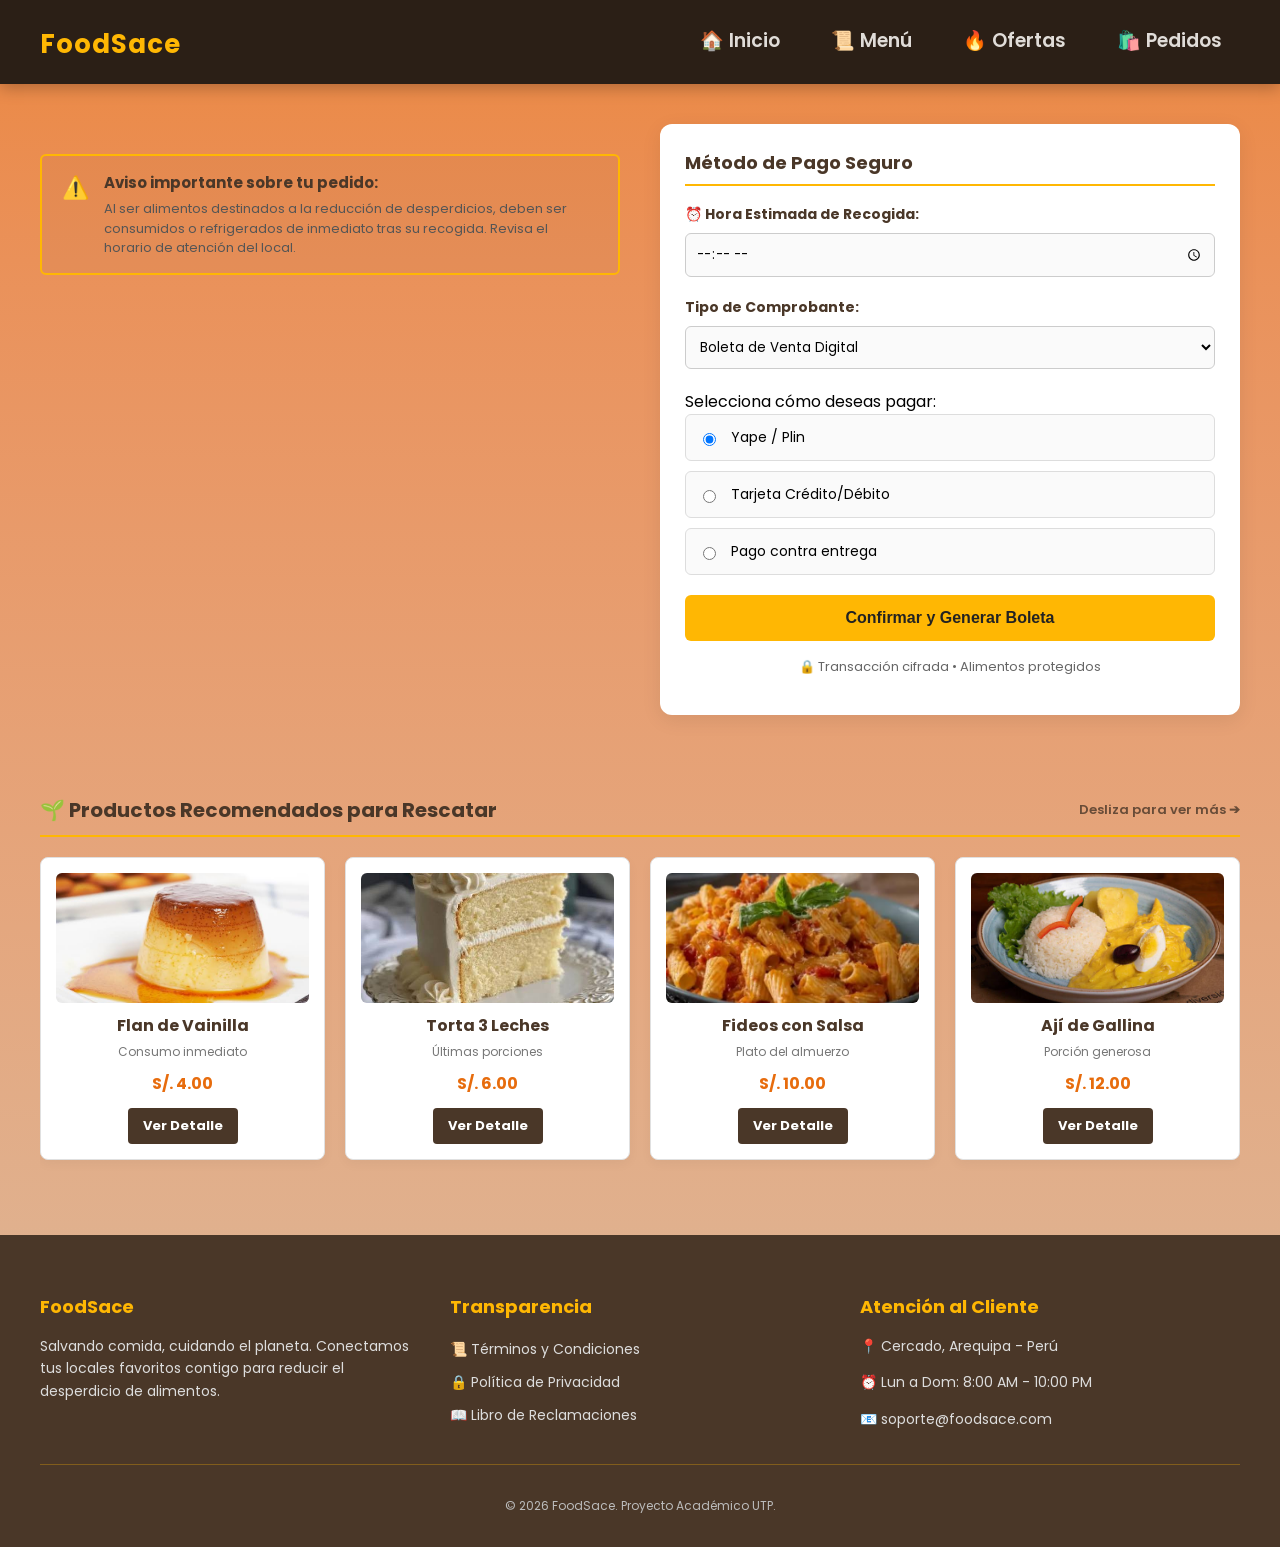
==== form_pedido.html @ b8c2640f "Add files via upload" ====
<html>
    <head>
        <meta charset="UTF-8">
        <title>Realizar pedido - FoodSace </title>
        <link rel="stylesheet" href="css/diseño_form.css">
        <link rel="stylesheet" href="css/diseñoMenu.css">
        <link href="https://fonts.googleapis.com/css2?family=Poppins:wght@400;600;700&display=swap" rel="stylesheet">
    </head>
    <body>

    <header>
        <h1>FoodSace</h1>
        <nav>
            <a href="index.html">🏠 Inicio</a>
            <a href="menu.html">📜 Menú</a>
            <a href="ofertas_especiales.html">🔥 Ofertas</a>
            <a href="pedidos.html">🛍️ Pedidos</a>
        </nav>
    </header>

    <main class="contenedor-pedido">

        <section class="vista-producto">
            <div class="contenedor-dinamico-imagen">

                <div class="tarjeta-producto-animada" id="fideos">
                    <img src="img/images (1).jpg" alt="Fideos">
                    <div class="info-plato-target">
                        <h2>Fideos</h2>
                        <p class="descripcion">queso rallado fideo x y toques de salsa de tomate</p>
                        <div class="precio-badge">S/. 10.00</div>
                    </div>
                </div>

                <div class="tarjeta-producto-animada" id="aji">
                    <img src="img/images (2).jpg" alt="Ají de gallina">
                    <div class="info-plato-target">
                        <h2>Ají de gallina</h2>
                        <p class="descripcion">delicada textura con sabor a ají amarillo y especias</p>
                        <div class="precio-badge">S/. 12.00</div>
                    </div>
                </div>

                <div class="tarjeta-producto-animada" id="pizza">
                    <img src="img/images (3).jpg" alt="Pizza americana">
                    <div class="info-plato-target">
                        <h2>Pizza americana</h2>
                        <p class="descripcion">masa crujiente conjunto con pepperoni queso y salsa de tomate</p>
                        <div class="precio-badge">S/. 14.00</div>
                    </div>
                </div>

                <div class="tarjeta-producto-animada" id="flan">
                    <img src="img/images (4).jpg" alt="Flan">
                    <div class="info-plato-target">
                        <h2>Flan</h2>
                        <p class="descripcion">textura suave con dejos de vainilla</p>
                        <div class="precio-badge">S/. 4.00</div>
                    </div>
                </div>

                <div class="tarjeta-producto-animada" id="torta">
                    <img src="img/images.jpg" alt="Torta 3 leches">
                    <div class="info-plato-target">
                        <h2>Torta 3 leches</h2>
                        <p class="descripcion">torta húmeda por distintos tipos de leche dulce y esponjoso</p>
                        <div class="precio-badge">S/. 6.00</div>
                    </div>
                </div>

                <div class="tarjeta-producto-animada" id="torta2">
                    <img src="img/images (5).jpg" alt="Pastel de chocolate">
                    <div class="info-plato-target">
                        <h2>Pastel de Chocolate</h2>
                        <p class="descripcion">Esponjosa textura y dulce sabor a chocolate</p>
                        <div class="precio-badge">S/. 6.00</div>
                    </div>
                </div>

                <div class="tarjeta-producto-animada" id="ceviche">
                    <img src="img/ceviche-peruano-drago-bozovich-noriega.jpg" alt="Ceviche">
                    <div class="info-plato-target">
                        <h2>Ceviche</h2>
                        <p class="descripcion">Pescado finamente cutado y con un gusto acido y picante</p>
                        <div class="precio-badge">S/. 14.00</div>
                    </div>
                </div>

                <div class="tarjeta-producto-animada" id="ChicharronPescado">
                    <img src="img/Chicharrón_de_pescado.jpg" alt="Chicharron de Pescado">
                    <div class="info-plato-target">
                        <h2>Chicharron de Pescado</h2>
                        <p class="descripcion">sabor a mar y crujiente al gusto con acompañamientos para el plato</p>
                        <div class="precio-badge">S/. 15.00</div>
                    </div>
                </div>

                <div class="tarjeta-producto-animada" id="ChupeCamarones">
                    <img src="img/chupedecamarones-e1642409480213.jpg" alt="Chupe de Camarones">
                    <div class="info-plato-target">
                        <h2>Chupe de Camarones</h2>
                        <p class="descripcion">Sabor especial al mar directo con un buen ejemplar de camaron</p>
                        <div class="precio-badge">S/. 15.00</div>
                    </div>
                </div>

                <div class="tarjeta-producto-animada" id="Hidromiel">
                    <img src="img/hidromiel.jpg" alt="Hidromiel">
                    <div class="info-plato-target">
                        <h2>Hidromiel Artesanal</h2>
                        <p class="descripcion">Bebida alcohólica ancestral a base de miel de abeja.</p>
                        <div class="precio-badge">S/. 14.00</div>
                    </div>
                </div>

                <div class="tarjeta-producto-animada" id="JugoFrutas">
                    <img src="img/jugos.jpg" alt="Jugo de Frutas">
                    <div class="info-plato-target">
                        <h2>Jugo de Frutas Natural</h2>
                        <p class="descripcion">Prensado en frío, 100% fruta pura sin preservantes.</p>
                        <div class="precio-badge">S/. 8.00</div>
                    </div>
                </div>

                <div class="tarjeta-producto-animada" id="ChichaMorada">
                    <img src="img/chicha morada.jpg" alt="Chicha Morada">
                    <div class="info-plato-target">
                        <h2>Chicha Morada de la Casa</h2>
                        <p class="descripcion">Preparada de forma tradicional con maíz morado.</p>
                        <div class="precio-badge">S/. 6.00</div>
                    </div>
                </div>

            </div>

            <div class="aviso-importante-box">
                <div class="aviso-icono">⚠️</div>
                <div class="aviso-texto">
                    <strong>Aviso importante sobre tu pedido:</strong>
                    <p>Al ser alimentos destinados a la reducción de desperdicios, deben ser consumidos o refrigerados de inmediato tras su recogida. Revisa el horario de atención del local.</p>
                </div>
            </div>
        </section>

        <section class="seccion-formulario">
            <div class="tarjeta-pago-lateral">
                <h3>Método de Pago Seguro</h3>
                
                <form action="pedidos.html" class="formulario-boleta">
                    <div class="grupo-campo">
                        <label for="time-recogida">⏰ Hora Estimada de Recogida:</label>
                        <input type="time" id="time-recogida" required class="input-tiempo-custom">
                    </div>

                    <div class="grupo-campo">
                        <label for="sel-comprobante">Tipo de Comprobante:</label>
                        <select id="sel-comprobante">
                            <option value="boleta">Boleta de Venta Digital</option>
                            <option value="factura">Factura (con RUC)</option>
                        </select>
                    </div>

                    <div class="metodos-pago-caja">
                        <label>Selecciona cómo deseas pagar:</label>
                        <div class="opciones-pago-flex">
                            <label class="opcion-pago">
                                <input type="radio" name="pago" value="yape" checked>
                                <span>Yape / Plin</span>
                            </label>
                            <label class="opcion-pago">
                                <input type="radio" name="pago" value="tarjeta">
                                <span>Tarjeta Crédito/Débito</span>
                            </label>
                            <label class="opcion-pago">
                                <input type="radio" name="pago" value="efectivo">
                                <span>Pago contra entrega</span>
                            </label>
                        </div>
                    </div>

                    <button type="submit" class="btn-comprar">Confirmar y Generar Boleta</button>
                </form>

                <div class="pie-garantia">
                    <p>🔒 Transacción cifrada • Alimentos protegidos</p>
                </div>
            </div>
        </section>
    </main>

    <section class="seccion-recomendados">
        <div class="encabezado-recomendados">
            <h3>🌱 Productos Recomendados para Rescatar</h3>
            <div class="indicador-deslizar">
                <span>Desliza para ver más ➔</span>
            </div>
        </div>

        <div class="carrusel-recomendados">
            <div class="item-recomendado">
                <img src="img/images (4).jpg" alt="Flan">
                <h4>Flan de Vainilla</h4>
                <p>Consumo inmediato</p>
                <span class="item-rec-precio">S/. 4.00</span>
                <a href="#flan" class="btn-rescatar">Ver Detalle</a>
            </div>

            <div class="item-recomendado">
                <img src="img/images.jpg" alt="Torta 3 leches">
                <h4>Torta 3 Leches</h4>
                <p>Últimas porciones</p>
                <span class="item-rec-precio">S/. 6.00</span>
                <a href="#torta" class="btn-rescatar">Ver Detalle</a>
            </div>

            <div class="item-recomendado">
                <img src="img/images (1).jpg" alt="Fideos">
                <h4>Fideos con Salsa</h4>
                <p>Plato del almuerzo</p>
                <span class="item-rec-precio">S/. 10.00</span>
                <a href="#fideos" class="btn-rescatar">Ver Detalle</a>
            </div>

            <div class="item-recomendado">
                <img src="img/images (2).jpg" alt="Ají">
                <h4>Ají de Gallina</h4>
                <p>Porción generosa</p>
                <span class="item-rec-precio">S/. 12.00</span>
                <a href="#aji" class="btn-rescatar">Ver Detalle</a>
            </div>
        </div>
    </section>

    <footer class="footer-sitio">
        <div class="contenedor-footer">
            
            <div class="columna-footer">
                <h3>FoodSace</h3>
                <p>Salvando comida, cuidando el planeta. Conectamos tus locales favoritos contigo para reducir el desperdicio de alimentos.</p>
            </div>
            
            <div class="columna-footer">
                <h3>Transparencia</h3>
                <ul>
                    <li><a href="terminos.html">📜 Términos y Condiciones</a></li>
                    <li><a href="privacidad.html">🔒 Política de Privacidad</a></li>
                    <li><a href="libro_reclamaciones.html">📖 Libro de Reclamaciones</a></li>
                </ul>
            </div>
            
            <div class="columna-footer">
                <h3>Atención al Cliente</h3>
                <p>📍 Cercado, Arequipa - Perú</p>
                <p>⏰ Lun a Dom: 8:00 AM - 10:00 PM</p>
                <p>📧 soporte@foodsace.com</p>
            </div>

        </div>
        <div class="barra-derechos">
            <p>&copy; 2026 FoodSace. Proyecto Académico UTP.</p>
        </div>
    </footer>
</html>
---- css/diseño_form.css ----
.contenedor-pedido {
    display: grid; 
    grid-template-columns: 1fr 1fr; 
    gap: 40px;
    padding: 40px;
    max-width: 1200px;
    margin: 0 auto;
}

.tarjeta-producto-animada {
    display: none; 
    width: 100%;
    overflow: hidden;
    border-radius: 12px;
    box-shadow: 0 8px 20px rgba(0, 0, 0, 0.15);
}

.tarjeta-producto-animada img {
    width: 100%;
    height: 350px;
    object-fit: cover;
    display: block;
}

.tarjeta-producto-animada:target {
    display: block;
    animation: deslizarYEncoger 1.2s cubic-bezier(0.25, 1, 0.5, 1) forwards;
}

.info-plato-target {
    padding: 20px 0;
}

.info-plato-target h2 {
    color: #4A3728;
    margin: 0 0 10px 0;
    font-size: 26px;
}

.info-plato-target .descripcion {
    color: #555;
    font-size: 15px;
    line-height: 1.6;
    margin-bottom: 15px;
}

.precio-badge {
    display: inline-block;
    background-color: #4A3728;
    color: white;
    font-weight: bold;
    font-size: 22px;
    padding: 8px 20px;
    border-radius: 6px;
}

.aviso-importante-box {
    margin-top: 30px;
    border: 2px solid #FFB703;
    background-color: rgba(74, 55, 40, 0.04);
    padding: 15px 20px;
    border-radius: 6px;
    display: flex;
    gap: 15px;
}

.aviso-icono {
    font-size: 22px;
}

.aviso-texto strong {
    color: #4A3728;
    font-size: 15px;
    display: block;
    margin-bottom: 5px;
}

.aviso-texto p {
    margin: 0;
    font-size: 13px;
    color: #555;
    line-height: 1.5;
}

.tarjeta-pago-lateral {
    background: #FFF;
    padding: 25px;
    border-radius: 12px;
    box-shadow: 0 5px 20px rgba(0,0,0,0.08);
}

.tarjeta-pago-lateral h3 {
    margin-top: 0;
    color: #4A3728;
    border-bottom: 2px solid #FFB703;
    padding-bottom: 8px;
    font-size: 18px;
}

.formulario-boleta {
    display: flex;
    flex-direction: column;
    gap: 20px;
    margin-top: 15px;
}

.grupo-campo {
    display: flex;
    flex-direction: column;
    gap: 8px;
}

.grupo-campo label {
    font-weight: bold;
    color: #4A3728;
    font-size: 14px;
}

.grupo-campo select, .input-tiempo-custom {
    padding: 10px;
    border: 1px solid #CCC;
    border-radius: 6px;
    background: #FAFAFA;
    font-family: inherit;
}

.opciones-pago-flex {
    display: flex;
    flex-direction: column;
    gap: 10px;
}

.opcion-pago {
    display: flex;
    align-items: center;
    gap: 12px;
    padding: 12px;
    border: 1px solid #DDD;
    border-radius: 6px;
    cursor: pointer;
    background: #FAFAFA;
    font-size: 14px;
    transition: all 0.2s;
}

.opcion-pago:hover {
    border-color: #4A3728;
    background: #FFF;
}

.btn-comprar {
    background-color: #FFB703; 
    color: #222;
    border: none;
    padding: 14px;
    font-size: 16px;
    font-weight: bold;
    border-radius: 6px;
    cursor: pointer;
    transition: background 0.2s;
}

.btn-comprar:hover {
    background-color: #E76C0D;
    color: white;
}

.pie-garantia {
    margin-top: 15px;
    text-align: center;
    font-size: 13px;
    color: #666;
}

.seccion-recomendados {
    max-width: 1200px;
    margin: 40px auto;
    padding: 0 40px;
    font-family: 'Poppins', sans-serif;
}

.encabezado-recomendados {
    display: flex;
    justify-content: space-between;
    align-items: center;
    border-bottom: 2px solid #FFB703;
    padding-bottom: 10px;
    margin-bottom: 20px;
}

.encabezado-recomendados h3 {
    color: #4A3728;
    margin: 0;
    font-size: 20px;
}

.indicador-deslizar span {
    font-size: 13px;
    color: #4A3728;
    font-weight: 600;
    opacity: 0.8;
}

.carrusel-recomendados {
    display: flex;
    gap: 20px;
    overflow-x: auto; 
    padding-bottom: 15px;
}
.carrusel-recomendados::-webkit-scrollbar {
    height: 6px; 
}

.carrusel-recomendados::-webkit-scrollbar-track {
    background: rgba(74, 55, 40, 0.1);
    border-radius: 10px;
}

.carrusel-recomendados::-webkit-scrollbar-thumb {
    background: #FFB703; 
    border-radius: 10px;
}

.item-recomendado {
    flex: 0 0 calc(25% - 15px);
    min-width: 240px;
    background: #FFF;
    border: 1px solid #E0E0E0;
    border-radius: 8px;
    padding: 15px;
    box-shadow: 0 4px 12px rgba(0,0,0,0.04);
    text-align: center;
    box-sizing: border-box;
}

.item-recomendado img {
    width: 100%;
    height: 130px;
    object-fit: cover;
    border-radius: 6px;
    margin-bottom: 10px;
}

.item-recomendado h4 {
    margin: 0 0 5px 0;
    color: #4A3728;
}

.item-recomendado p {
    margin: 0 0 10px 0;
    font-size: 12px;
    color: #777;
}

.item-rec-precio {
    display: block;
    font-weight: bold;
    color: #E76C0D;
    margin-bottom: 12px;
    font-size: 16px;
}

.btn-rescatar {
    display: inline-block;
    background: #4A3728;
    color: #FFF;
    text-decoration: none;
    padding: 8px 15px;
    font-size: 13px;
    font-weight: bold;
    border-radius: 4px;
    transition: background 0.2s;
}

.btn-rescatar:hover {
    background: #FFB703;
    color: #222;
}

/* Footer */
.footer-sitio {
    background-color: #4A3728;
    color: #FFF;
    padding: 40px 20px 20px;
    margin-top: 60px;
}

.contenedor-footer {
    display: grid;
    grid-template-columns: repeat(auto-fit, minmax(250px, 1fr));
    gap: 30px;
    max-width: 1200px;
    margin: 0 auto;
    padding-bottom: 20px;
    border-bottom: 1px solid rgba(255, 183, 3, 0.3);
}

.columna-footer h3 {
    color: #FFB703;
    margin-bottom: 15px;
    font-size: 18px;
}

.columna-footer p, .columna-footer ul li a {
    font-size: 14px;
    color: #DDD;
    text-decoration: none;
    line-height: 1.6;
}

.columna-footer ul {
    list-style: none;
    padding: 0;
}

.columna-footer ul li {
    margin-bottom: 8px;
}

.columna-footer ul li a:hover {
    color: #FFB703;
}

.barra-derechos {
    text-align: center;
    padding-top: 20px;
    font-size: 12px;
    color: #BBB;
}
@media (max-width: 768px) {
    header {
        flex-direction: column;
        gap: 10px;
        text-align: center;
    }
    nav {
        flex-direction: column;
        gap: 8px;
    }
    
    .contenedor-pedido {
        grid-template-columns: 1fr;
        padding: 20px;
        gap: 20px;
    }
}
/* keyframes y animaciones*/
@keyframes deslizarYEncoger {
    0% {
        transform: translateX(-120px) scale(1.2);
        opacity: 0; 
    }
    100% {
        transform: translateX(0) scale(1);
        opacity: 1; 
    }
}
---- css/diseñoMenu.css ----
.bienvenida {
    text-align: center;
    padding: 80px 20px; /* Más espacio arriba y abajo para que respire */
    /* Un degradado que va desde un naranja vivo a uno más cálido y profundo */
    background: linear-gradient(135deg, #f27a22, #e76c0d); 
    box-shadow: inset 0px -10px 20px rgba(0,0,0,0.05); /* Sombra interna sutil */
}

.bienvenida h2 {
    font-size: 42px;         /* Mucho más grande */
    font-weight: 800;        /* Súper gruesa */
    color: #2b1f16;          /* El mismo tono oscuro de tu header */
    margin: 0 0 15px 0;
    text-transform: uppercase;
    letter-spacing: -0.5px;
    text-shadow: 1px 1px 0px rgba(255, 255, 255, 0.3); /* Un sutil reflejo claro detrás */
}

.bienvenida p {
    font-size: 18px;
    color: #ffffff;          /* Cambiamos a blanco para que "viva" más sobre el naranja */
    font-weight: 500;
    max-width: 600px;        /* Evita que el texto se estire horizontalmente en pantallas gigantes */
    margin: 0 auto;          /* Centra el bloque de texto */
    opacity: 0.95;
}

.btn-bienvenida {
    display: inline-block;
    margin-top: 25px;
    background-color: #2b1f16; /* Color oscuro para contrastar fuertemente con el naranja */
    color: #FFB703;            /* El amarillo brillante de tu logo */
    text-decoration: none;
    padding: 14px 32px;
    font-size: 16px;
    font-weight: 700;
    border-radius: 50px;       /* Completamente redondeado al estilo moderno */
    box-shadow: 0px 4px 15px rgba(0, 0, 0, 0.2);
    transition: all 0.3s ease;
}

.btn-bienvenida:hover {
    background-color: #ffffff;
    color: #e76c0d;
    transform: scale(1.05);    /*efecto al estar enciama del mouse*/
    box-shadow: 0px 6px 20px rgba(0, 0, 0, 0.25);
}

.bienvenida {
    text-align: center;
    padding: 60px 20px 40px 20px; /* Le da aire vertical */
    color: #2b1f16;
    }

.logo-contenedor {
    display: flex;
    flex-direction: column; 
    align-items: center;  
    gap: 12px; 
}

.logo-img {
    width: 100px;       
    height: 100px;     
    object-fit: contain; 
    border-radius: 50%; 
}

.logo-contenedor h1 {
    margin: 0;
    font-size: 28px; 
}
header {
    background-color: #2b1f16;
    padding: 10px 40px; 
    box-shadow: 0px 4px 15px rgba(0, 0, 0, 0.25);
    display: flex;
    flex-direction: row;    
    justify-content: space-between; 
    align-items: center;     
    width: 100%;
    box-sizing: border-box;  
}

header nav {
    display: flex;
    flex-direction: row; 
    gap: 15px; 
}
header h1 {
    margin: 15px 0 10px 0;
    font-size: 26px;
    letter-spacing: 1px;
    color: #FFB703;
}

nav a {
    text-decoration: none;
    color: #e0dcd8; 
    font-weight: 600;
    font-size: 19px;       
    padding: 12px 18px;    
    transition: all 0.25s ease;
    display: flex;
    align-items: center;
    gap: 8px;
    border-bottom: 3px solid transparent;
}
nav a:hover {
    color: #FFFFFF;
    background-color: rgba(255, 255, 255, 0.05);
    border-bottom: 3px solid #FFB703;
}
body {
    margin: 0;
    font-family: 'Poppins', sans-serif;
    background: linear-gradient(to bottom, #e76c0dd0, lch(77.75% 21.98 64.49));
    min-height: 100vh;
}

.menu{
    display: grid;
    grid-template-columns: repeat(auto-fit, minmax(280px, 1fr));
    gap: 25px; 
    width: 100%;
    max-width: 1200px;
    margin: 0 auto;
    padding: 20px 0;
}
.categoria{
    margin-bottom: 40px;
    padding: 0 20px;
}

.titulo-categoria{
    font-size: 24px;
    color: black;
    border-bottom: 3px solid #E76C0D ;
    padding-bottom: 5px;
    margin-bottom: 15px;
    text-transform: uppercase;
    font-weight: bold;
}
.producto{
    position: relative; /* etiquetas negras del productr importante */
    height: 250px;
    border: 1px solid black;
    overflow: hidden;

    transition: transform 0.3s ease;
}

.producto img{
    width: 100%;
    height: 100%;
    object-fit: cover;
}

.informacion{
    position: absolute;
    bottom: -100px;
    left: 0;

    width: 100%;
    background: rgba(0,0,0,0.8);
    color: white;

    padding: 10px;
    transition: bottom 0.3s ease;
}

.producto:hover{
    transform: scale(1.03);
    box-shadow: 0px 4px 10px rgba(0, 0, 0, 0.2);
}

.producto:hover .informacion{
    bottom: 0;
}

footer {
    background-color: #2b1f16;
    color: #e0dcd8;
    padding: 45px 20px 20px 20px;
    margin-top: 70px; 
    font-family: 'Poppins', sans-serif;
}

.pie-contenedor {
    max-width: 1200px;
    margin: 0 auto;
    display: flex;
    justify-content: space-between;
    flex-wrap: wrap;
    gap: 30px;
}

.pie-columna {
    flex: 1;
    min-width: 260px;
}

.pie-columna h3 {
    color: #FFB703;
    font-size: 20px;
    margin-bottom: 15px;
    font-weight: 700;
}

.pie-columna p {
    font-size: 14px;
    line-height: 1.6;
    margin: 8px 0;
}

.pie-derechos {
    text-align: center;
    margin-top: 35px;
    padding-top: 20px;
    border-top: 1px solid rgba(255, 255, 255, 0.1);
    font-size: 13px;
    opacity: 0.8;
}

@media (max-width: 480px) {
    .pie-contenedor {
        flex-direction: column;
        text-align: center;
    }
}

/*para tablets*/
@media (max-width: 768px) {
    .menu {
        grid-template-columns: repeat(2, 1fr); 
    }
}

/* Para celular */
@media (max-width: 480px) {
    .menu {
        grid-template-columns: 1fr; 
    }
    header nav {
        flex-wrap: wrap;
        padding: 10px;
    }
    nav a {
        padding: 10px 12px;
        font-size: 14px;
    }
}
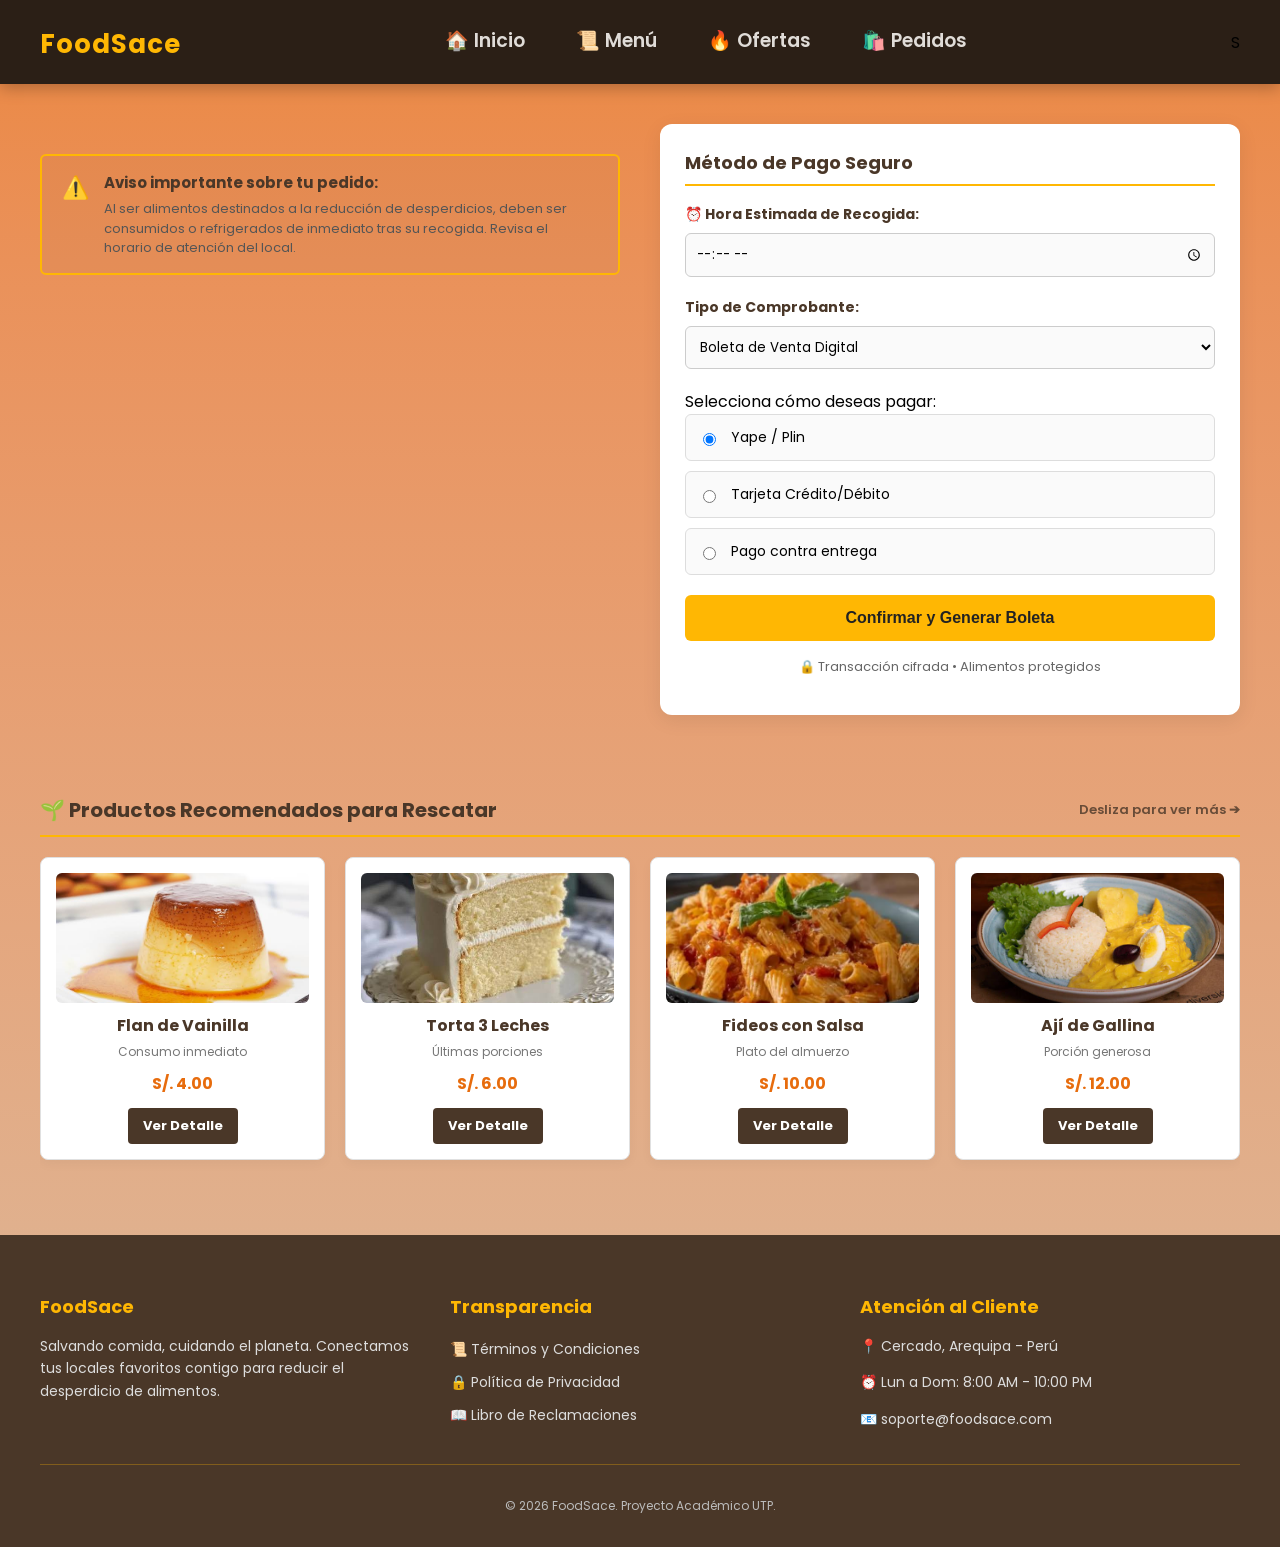
==== commit 30c6e8fc: "Add files via upload" ====
--- a/form_pedido.html
+++ b/form_pedido.html
@@ -13,9 +13,9 @@
         <nav>
             <a href="index.html">🏠 Inicio</a>
             <a href="menu.html">📜 Menú</a>
-            <a href="ofertas_especiales.html">🔥 Ofertas</a>
+            <a href="ofertas.html">🔥 Ofertas</a>
             <a href="pedidos.html">🛍️ Pedidos</a>
-        </nav>
+        </nav>S
     </header>
 
     <main class="contenedor-pedido">
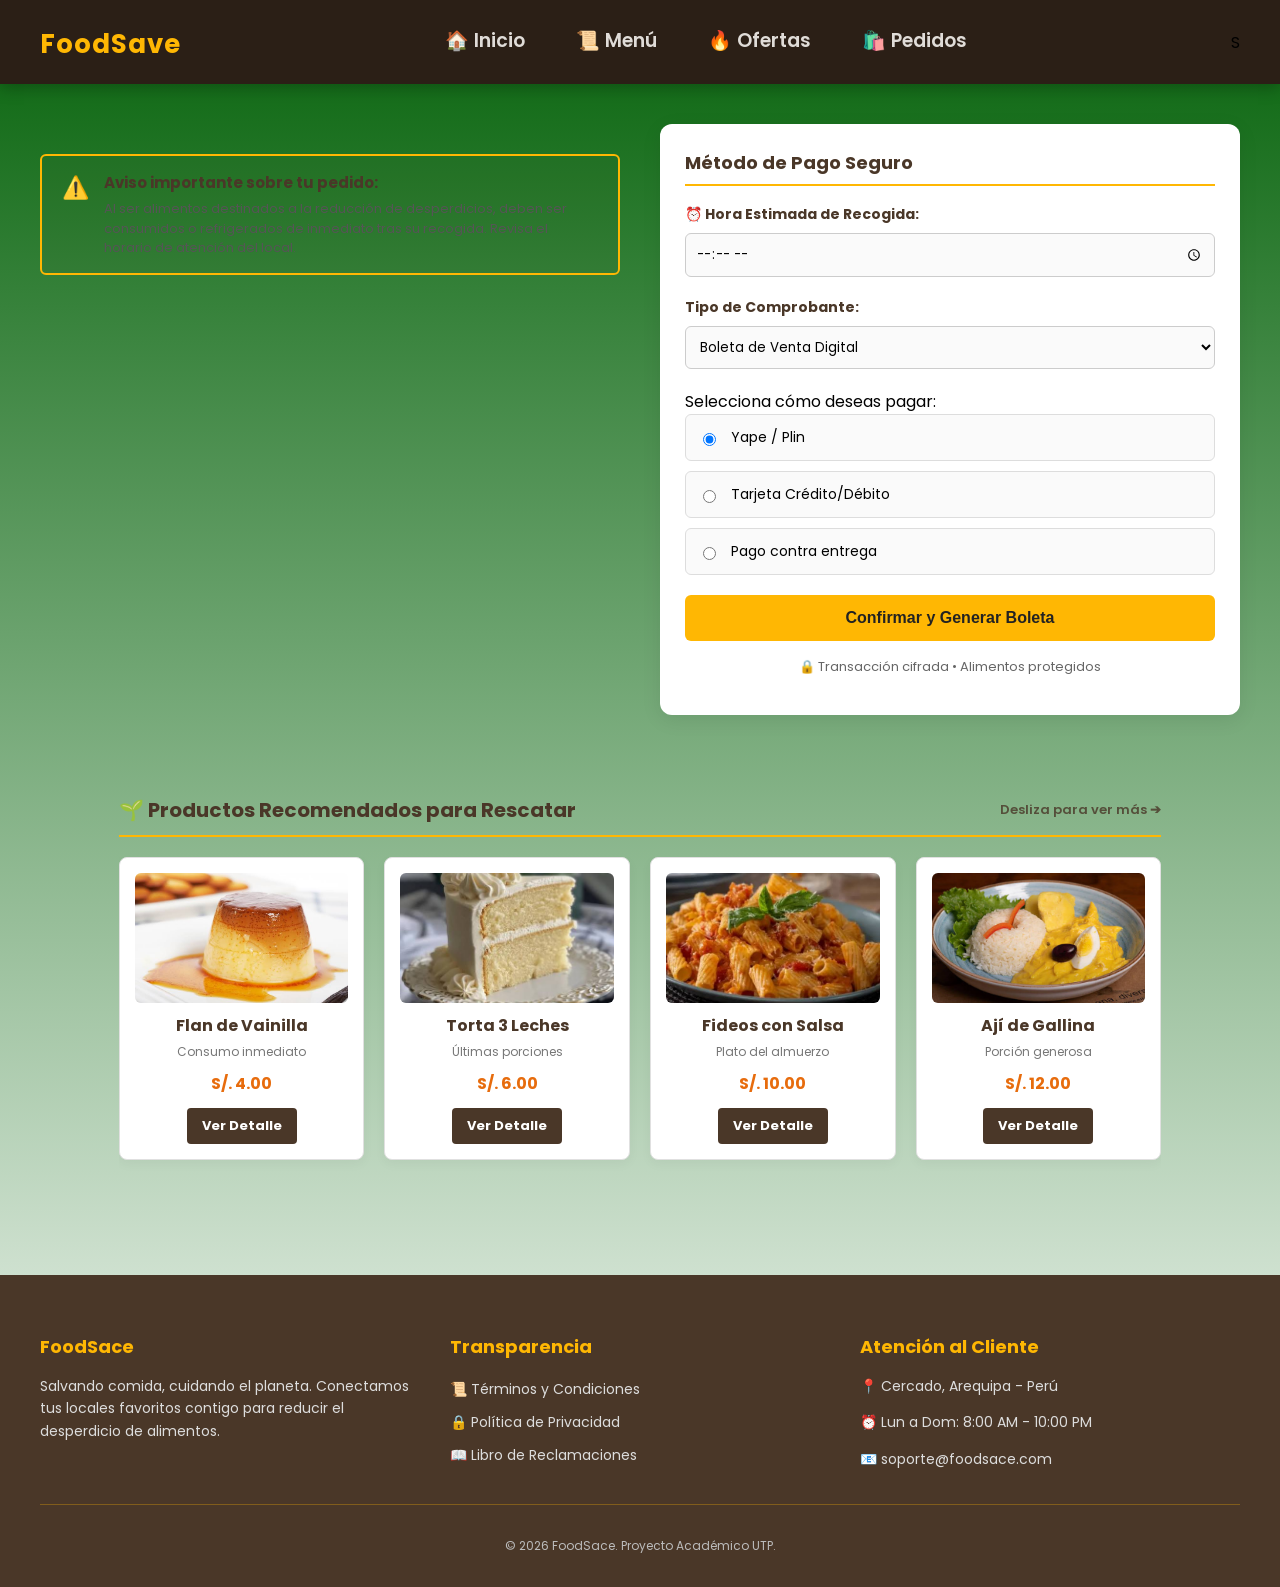
==== commit ef270f57: "Add files via upload" ====
--- a/form_pedido.html
+++ b/form_pedido.html
@@ -9,7 +9,7 @@
     <body>
 
     <header>
-        <h1>FoodSace</h1>
+        <h1>FoodSave</h1>
         <nav>
             <a href="index.html">🏠 Inicio</a>
             <a href="menu.html">📜 Menú</a>
--- a/css/diseñoMenu.css
+++ b/css/diseñoMenu.css
@@ -1,40 +1,38 @@
 .bienvenida {
     text-align: center;
-    padding: 80px 20px; /* Más espacio arriba y abajo para que respire */
-    /* Un degradado que va desde un naranja vivo a uno más cálido y profundo */
-    background: linear-gradient(135deg, #f27a22, #e76c0d); 
-    box-shadow: inset 0px -10px 20px rgba(0,0,0,0.05); /* Sombra interna sutil */
-}
-
+    padding: 80px 20px; 
+    background: linear-gradient(135deg, #81b606, #1b5f20); 
+    box-shadow: inset 0px -10px 20px rgba(0,0,0,0.05);
+}
 .bienvenida h2 {
-    font-size: 42px;         /* Mucho más grande */
-    font-weight: 800;        /* Súper gruesa */
-    color: #2b1f16;          /* El mismo tono oscuro de tu header */
+    font-size: 42px;         /* Mucho mas grande */
+    font-weight: 800;        
+    color: #2b1f16;          
     margin: 0 0 15px 0;
     text-transform: uppercase;
     letter-spacing: -0.5px;
-    text-shadow: 1px 1px 0px rgba(255, 255, 255, 0.3); /* Un sutil reflejo claro detrás */
+    text-shadow: 1px 1px 0px rgba(255, 255, 255, 0.3); 
 }
 
 .bienvenida p {
     font-size: 18px;
-    color: #ffffff;          /* Cambiamos a blanco para que "viva" más sobre el naranja */
+    color: #ffffff;        
     font-weight: 500;
-    max-width: 600px;        /* Evita que el texto se estire horizontalmente en pantallas gigantes */
-    margin: 0 auto;          /* Centra el bloque de texto */
+    max-width: 600px;        
+    margin: 0 auto;         
     opacity: 0.95;
 }
 
 .btn-bienvenida {
     display: inline-block;
     margin-top: 25px;
-    background-color: #2b1f16; /* Color oscuro para contrastar fuertemente con el naranja */
-    color: #FFB703;            /* El amarillo brillante de tu logo */
+    background-color: #2b1f16; 
+    color: #FFB703;           
     text-decoration: none;
     padding: 14px 32px;
     font-size: 16px;
     font-weight: 700;
-    border-radius: 50px;       /* Completamente redondeado al estilo moderno */
+    border-radius: 50px;       /*borde*/
     box-shadow: 0px 4px 15px rgba(0, 0, 0, 0.2);
     transition: all 0.3s ease;
 }
@@ -42,7 +40,7 @@
 .btn-bienvenida:hover {
     background-color: #ffffff;
     color: #e76c0d;
-    transform: scale(1.05);    /*efecto al estar enciama del mouse*/
+    transform: scale(1.05);    /*efecto imagen encima del mouse*/
     box-shadow: 0px 6px 20px rgba(0, 0, 0, 0.25);
 }
 
@@ -114,8 +112,13 @@
 body {
     margin: 0;
     font-family: 'Poppins', sans-serif;
-    background: linear-gradient(to bottom, #e76c0dd0, lch(77.75% 21.98 64.49));
+    background: linear-gradient(to bottom, #07640c, #ffffff);
     min-height: 100vh;
+
+    display: flex;
+    flex-direction: column;
+    justify-content: space-between;
+    overflow-x: hidden;
 }
 
 .menu{
